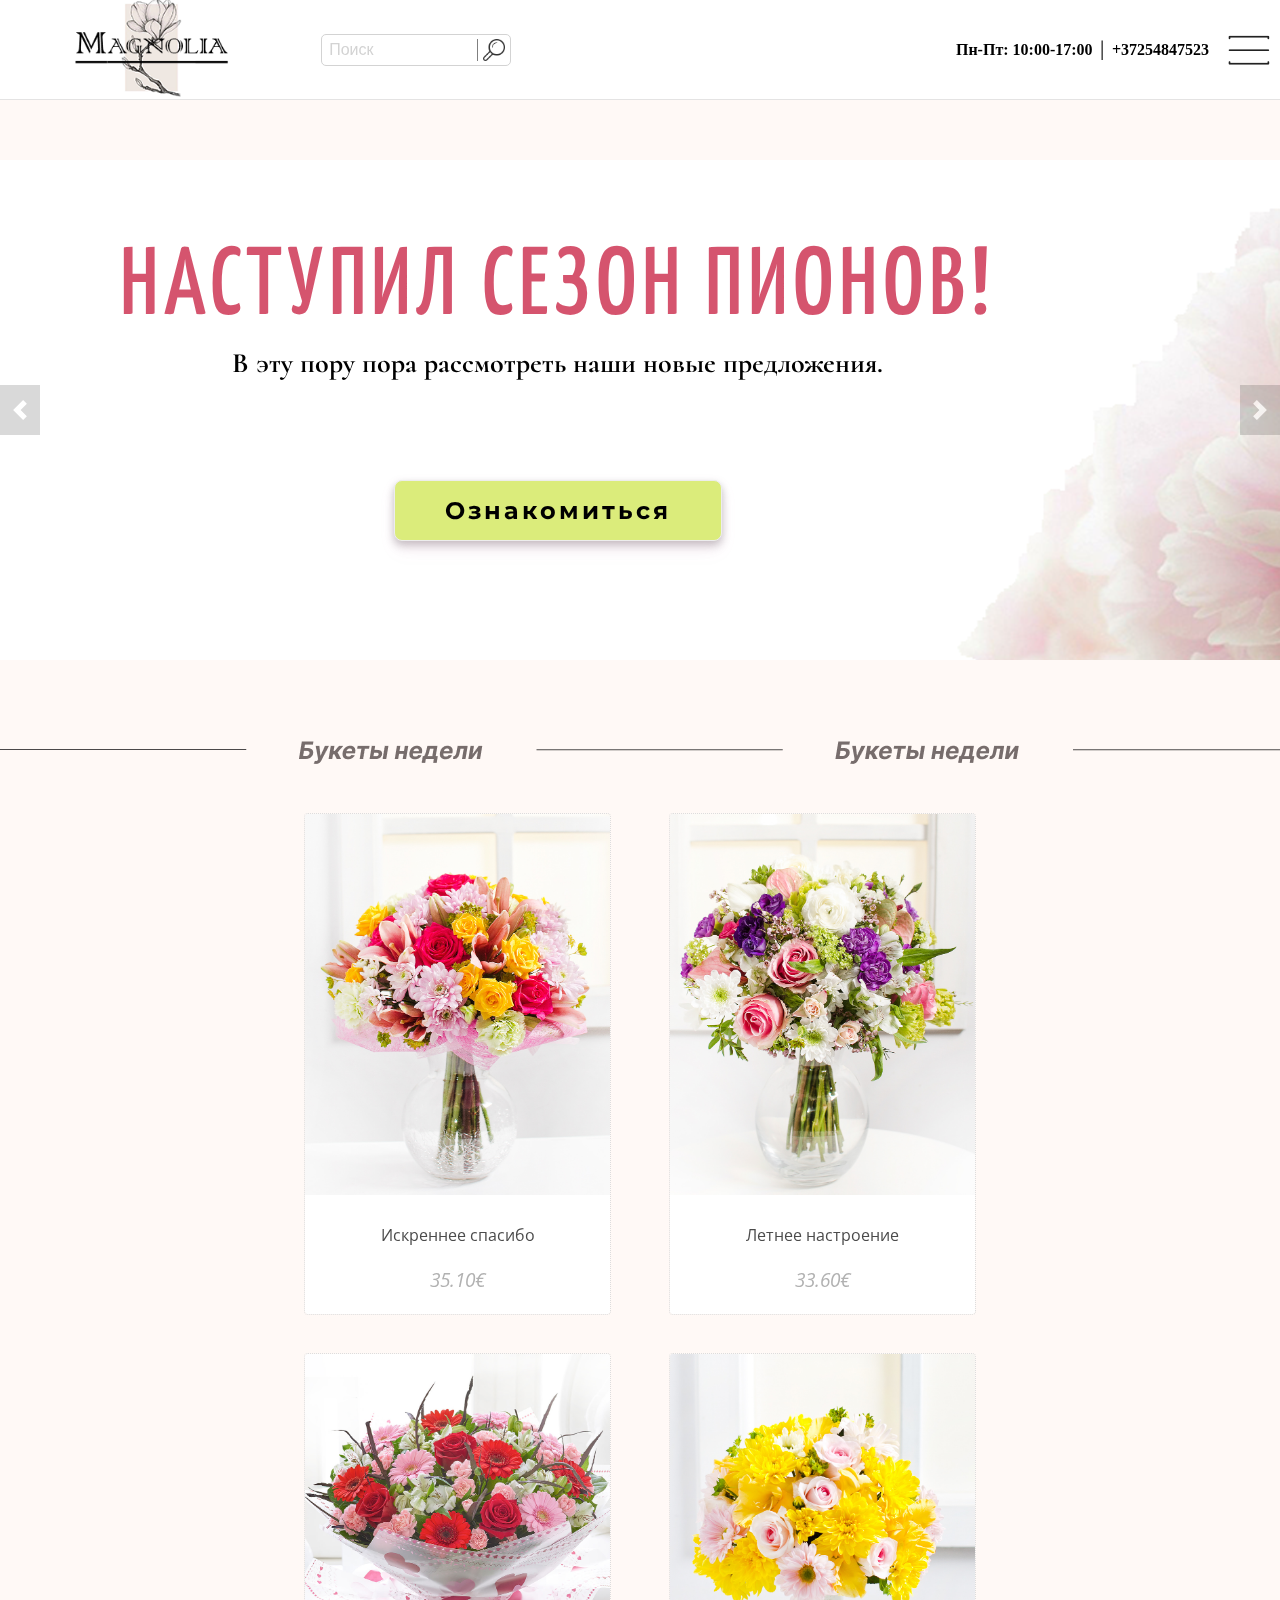
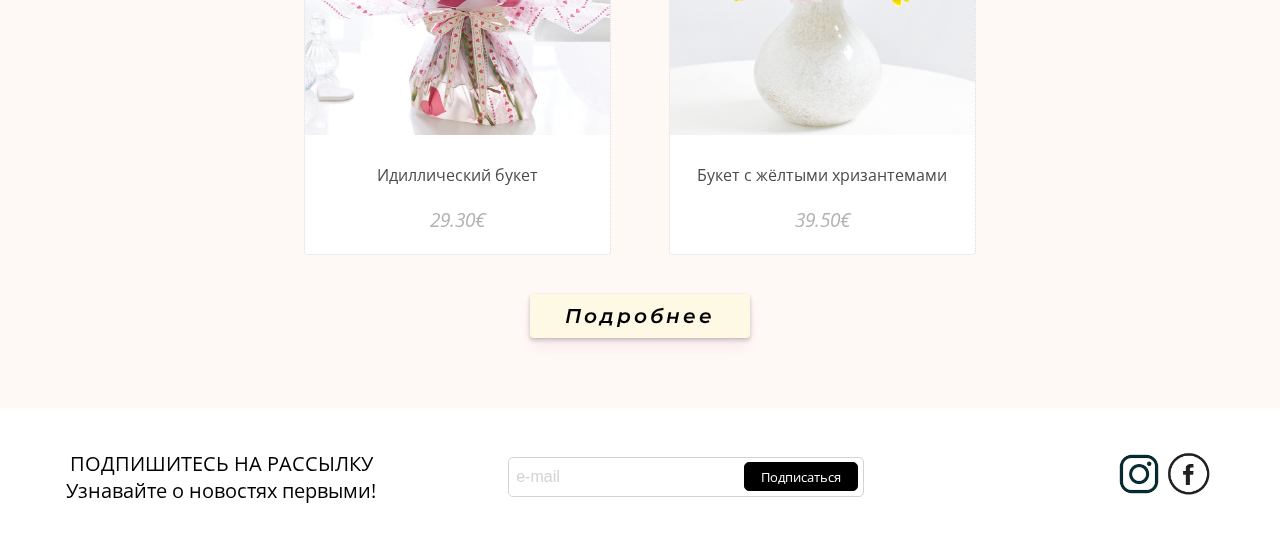
==== index.html @ 82fe7f8e "header_footer done" ====
<!DOCTYPE html>
<html>
<head>
    <meta charset="UTF-8">
    <meta http-equiv="X-UA-Compatible" content="IE=edge">
    <meta http-equiv="cleartype" content="on">
    <meta name="MobileOptimized" content="320">
    <meta name="HandheldFriendly" content="True">
    <meta name="apple-mobile-web-app-capable" content="yes">
    <meta name="viewport" content="width=device-width, initial-scale=1.0, user-scalable=no">
    <link rel="stylesheet" href="css/style.css">
    <link rel="preconnect" href="https://fonts.googleapis.com">
    <link rel="preconnect" href="https://fonts.gstatic.com" crossorigin>
    <link href="https://fonts.googleapis.com/css2?family=Cormorant+Infant:ital,wght@1,600&family=Cormorant:wght@700&family=Montserrat:ital,wght@0,600;1,400&family=Open+Sans:ital,wght@0,400;1,500&family=Yanone+Kaffeesatz:wght@500&display=swap" rel="stylesheet">
    <title>Magnolia</title>
</head>
<body>
    <header>
        <div class ="logo">
           <a href=""><img src="images/47a195bd2546d5ea3ede4f19cac60342.png"></a>
        </div>
        <div id="navigation_header_for_js">
            <div class="dropdown">
                <button class="underline-one nav-link dropbtn nav-link_add">ЦВЕТЫ</button>
                <div class="dropdown-content">
                  <a href="#">СРЕЗАННЫЕ ЦВЕТЫ</a>
                  <a href="#">БУКЕТЫ</a>
                  <a href="#">ВЕНКИ</a>
                  <a href="#">ЦВЕТЫ В ГОРШКАХ</a>
                </div>
            </div>
            <div class="dropdown">
                <button class="underline-one nav-link dropbtn nav-link_add">УХОД</button>
                <div class="dropdown-content">
                  <a href="#">ЗЕМЛЯ</a>
                  <a href="#">УДОБРЕНИЯ</a>
                  <a href="#">ЗДОРОВЬЕ РАСТЕНИЙ</a>
                  <a href="#">ГОРШКИ</a>
                  <a class="end_massive" href="#">КАК УХАЖИВАТЬ?</a>
                </div>
            </div>
            <a href="" class="underline-one nav-link">ЗАКАЗ И ДОСТАВКА</a>
            <div class="dropdown">
                <button class="underline-one nav-link dropbtn nav-link_add">О НАС</button>
                <div class="dropdown-content">
                  <a href="#">ПЕРСОНАЛ</a>
                  <a href="#">ПАРТНЕРЫ</a>
                  <a href="#">О НАС</a>
                </div>
            </div>
            <a href="" class="underline-one nav-link">КОНТАКТЫ</a>
            <form class="header_form"> 
                <input type="text" class="search" placeholder="Поиск">
                <input type="image" src="images/free-png.ru-44.png" value="Search">
            </form>
            <p class="info_header">Пн-Пт: 10:00-17:00<br>+37254847523</p>
        </div>
    </header>
    <div class="widget">
      <h3 class="widget-title">ЦВЕТЫ</h3>
      <ul class="widget-list">
        <li><a href="">СРЕЗАННЫЕ ЦВЕТЫ</a></li>
        <li><a href="">БУКЕТЫ</a></li>
        <li><a href="">ВЕНКИ</a></li>
        <li><a href="">ЦВЕТЫ В ГОРШКАХ</a></li>
      </ul>
      <h3 class="widget-title">УХОД</h3>
      <ul class="widget-list">
        <li><a href="">ЗЕМЛЯ</a></li>
        <li><a href="">УДОБРЕНИЯ</a></li>
        <li><a href="">ЗДОРОВЬЕ РАСТЕНИЙ</a></li>
        <li><a href="">ГОРШКИ</a></li>
        <li><a href="">КАК УХАЖИВАТЬ?</a></li>
      </ul>
      <h3 class="widget-title">О НАС</h3>
      <ul class="widget-list">
        <li><a href="">ПЕРСОНАЛ</a></li>
        <li><a href="">ПАРТНЕРЫ</a></li>
        <li><a href="">О НАС</a></li>
      </ul>
      <a href = "" class="widget-title_2">ЗАКАЗ И ДОСТАВКА</a>
      <a href = "" class="widget-title_2">КОНТАКТЫ</a>
      <p class="info_header info_header_2">Пн-Пт: 10:00-17:00<br>+37254847523</p>
    </div>
    <form class="header_form header_form_mobile_main"> 
      <input type="text" class="search" placeholder="Поиск">
      <input type="image" src="images/free-png.ru-44.png" value="Search">
   </form>
    <main>
        <div class="itcss">
            <div class="itcss__wrapper">
              <div class="itcss__items">
                <div class="itcss__item">
                  <div class="absolute_offer">
                      <h2> НАСТУПИЛ СЕЗОН ПИОНОВ! </h2>
                      <p>В эту пору пора рассмотреть наши новые предложения.</p>
                      <p><a class = "shine-button" href="">Ознакомиться</a></p>
                  </div>
                  <img src="images/d3a499e69639e8f9c63d6b44d3265b65.png" alt="...">
                </div>
                <div class="itcss__item">
                  <div class="itcss__item_2_img">
                    <div class="absolute_offer_2">
                      <h2>romantic♡season</h2>
                      <p>Подари своей половинке немного романтики!</p>
                      <p><a class="shine-button" href="">Подробнее</a></p>
                    </div>
                  </div>
                </div>
                <div class="itcss__item">
                  <div class="itcss__item_3_img">
                    <div class="absolute_offer_3">
                      <h2>Сделай каждый день особенным</h2>
                      <p>Удиви нашими цветами родных и близких!</p>
                      <p><a class="shine-button" href="">Перейти</a></p>
                    </div>
                  </div>
                </div>
              </div>
            </div>
            <!-- Стрелки для перехода к предыдущему и следующему слайду -->
            <a class="itcss__control itcss__control_prev" href="#" role="button" data-slide="prev"></a>
            <a class="itcss__control itcss__control_next" href="#" role="button" data-slide="next"></a>
          </div>
          <div class="infinite-line"></div>
        <div class="cards_flex">
            <div class="card">
              <div class="img_card_div"><img src="images/iskrennejespasibo.jpg" alt=""></div>
              <p class="flower_name">Искреннее спасибо</p>
              <p class="price">35.10€</p>
            </div>
            <div class="card">
              <div class="img_card_div"><img src="images/летнее настроение.jpg" alt=""></div>
              <p class="flower_name">Летнее настроение</p>
              <p class="price">33.60€</p>
            </div>
            <div class="card">
              <div class="img_card_div"><img src="images/идиллический букет.jpg" alt=""></div>
              <p class="flower_name">Идиллический букет</p>
              <p class="price">29.30€</p>
            </div>
            <div class="card">
              <div class="img_card_div"><img src="images/Букет с жёлтыми хризантемами.jpg" alt=""></div>
              <p class="flower_name">Букет с жёлтыми хризантемами</p>
              <p class="price">39.50€</p>
           </div>
           <p style="width:100%; text-align: center;" ><a class="button_more_flowers shine-button" href="">Подробнее</a></p>
        </div>
    </main>
    <footer>
      <p>ПОДПИШИТЕСЬ НА РАССЫЛКУ<br>Узнавайте о новостях первыми!</p>
      <form class="footer_form"> 
        <input type="text" class="search" placeholder="e-mail">
        <input type="button" value="Подписаться">
      </form>
      <div>
        <a href=""><img src="images/insta.png" alt="instagram"></a>
        <a href=""><img src="images/facebook.png" alt="facebook"></a>
      </div>
    </footer>
    <script src="js/js.js"></script>
</body>
</html>
---- css/style.css ----
html {
    font-family: "Tahoma";
}
body {
    margin: 0;
    background: #FFF9F6;
    width: 100%;
    height: 100%;
}
header {
    background-color: white;
    z-index:  20;
    position: sticky;
    top: 0px;
    margin-top: 0;
    display: flex;
    align-items: center;
    justify-content: space-around;
    height: 100px;
    border-bottom: 1px solid rgb(228, 227, 227);
}
header div {
    width: 100%;
    display: flex;
    align-items: center;
    justify-content: space-between;
    height: 100px;
}
.logo {
    width: 157px;
    margin-left: 73px;
    margin-right: 13%;
    justify-content: center;
}
.logo img {
    width: 157px;
}
.nav-link {
    font-family: "Verdana";
    font-size: 16px;
    font-weight: 700;
    text-decoration: none;
    color: black;
    text-decoration: none;
}
.underline-one {
    position: relative;
    cursor: pointer;
    text-decoration: none; /* Убираем подчеркивание */
}
.underline-one:after {
	content: "";
    display: block;
    position: absolute;
    right: 0;
    bottom: -3px;
    width: 0;
    height: 2px; /* Высота линии */
    background-color: #e1e7bc; /* Цвет подчеркивания при исчезании линии*/
    transition: width 0.4s; /* Время эффекта */
}

.underline-one:hover:after {
	content: "";
    width: 100%;
    display: block;
    position: absolute;
    left: 0;
    bottom: -3px;
    height: 2px; /* Высота линии */
    background-color: rgb(227, 247, 156); /* Цвет подчеркивания при появлении линии*/
    transition: width 0.3s;  /* Время эффекта */
}
.nav-link_add:after {
    top: 0px;
}
.dropbtn {
    font-family: "Verdana";
    font-size: 16px;
    font-weight: 700;
    border: none;
    background-color: white;
    margin-top: 39px;
}
.dropdown {
    position: relative;
    width: fit-content;
    display: flex;
    flex-direction: column;
}
.dropdown-content {
    transition-duration: 0.3s;
    margin-top: 70px;
    display: none;
    width: fit-content;
    height:fit-content;
    position: absolute;
    background-color: #f1f1f1;
    box-shadow: 0px 4px 8px 0px rgba(0,0,0,0.2);
}

.dropdown-content a {
    font-weight: 600;
    z-index: 1;
    color: black;
    font-size: 14px;
    padding: 12px 16px;
    text-decoration: none;
    display: block;
    border-bottom: 1px solid lightgrey;
}
.dropdown-content a:hover {
    background-color: #ddd;
    z-index: 1;
}

.dropdown:hover .dropdown-content {
    display: block;
    z-index: 1;
}

.info_header {
    font-family: "Verdana";
    font-weight: 700;
    text-align: right;
    margin-right: 15px;
}
form {
    margin-right: -3.143%;
    margin-left: 40px;
    display: flex;
    justify-content: center;
    align-items: center;
    border: 1px solid lightgrey;
    border-radius: 5px;
}
form input[type="text"] {
    height: 30px;
    width: 150px;
    border: none;
    margin-left: 5px;
    outline: none;
    font-size: 16px;
}
::-webkit-input-placeholder {
    color: lightgrey;
 }
form input[type="image"] {
    width: 28px;
    margin-right: 5px;
    border-left: 1px solid grey;
    padding-left: 5px;
}
* {box-sizing: border-box; margin: 0;}
.widget {
  padding: 20px 30px;
  background: white;
  font-family: 'Verdana', sans-serif;
  display: none;
  position: fixed;
  height: 100vh;
  right: 0;
  z-index: 9999;
  background-color: white;
  transition-duration: 0.4s;
}
.widget-parameter {
}
.widget-title {
  text-transform: uppercase;
  letter-spacing: 2px;
  color: #222;
  font-size: 16px;
  padding-left: 15px;
  margin-top: 10px;
  margin-bottom: 10px;
  border-left: 5px solid rgb(157, 157, 157);
}
.widget-title_2 {
    display: block;
    text-transform: uppercase;
    letter-spacing: 2px;
    color: #222;
    font-size: 15px;
    font-weight: 600;
    padding-left: 16px;
    text-decoration: unset;
    margin-top: 10px;
    margin-bottom: 10px;
    border-left: 5px solid rgb(157, 157, 157);
    transition-duration: 0.4s;
}
.widget-list {
  padding: 0;
  list-style: none;
}
.widget-list a:before {
  margin-right: 13px;
}
.widget-list a {
    font-weight: 500;
    text-decoration: none;
    outline: none;
    display: block;
    padding: 5px 0; 
    letter-spacing: 1px;
    color: #444;
    transition: .3s linear;
    font-size: 16px;
}
.link-widget {
    font-weight: 600;
    text-decoration: unset;
    transition: .3s linear;
    width: 100%;
}
.link-widget:hover {
    color: #ffa3f4;
}
.info_header_2 {
    margin-top: 15px;
    display: none;
}
.widget-list a:hover, .widget-title_2:hover {color: #ffa3f4;}
.header_form_mobile_main {
    background-color: white;
    width: fit-content;
    margin: auto;
    margin-top: 25px;
    display: none;
    height: fit-content;
}
main {
    z-index: 15;
}
/* код с интернета (проверки не требует)*/
.itcss {
    margin-top: 60px;
    position: relative;
    overflow: hidden;
    max-width: 100%;
    max-height: 500px;
    margin-left: auto;
    margin-right: auto;
}
  
  /* стили для wrapper */
.itcss__wrapper {
    position: relative;
    overflow: hidden;
    background-color: #eee;
}
  
  /* стили для элемента, в котором непосредственно расположены элементы (слайды) */
.itcss__items {
    display: flex;
    transition: transform 0.5s ease;
}
  
  /* класс для отключения transition */
.transition-none {
    transition: none;
}
  
  /* стили для элементов */
.itcss__item {
    background-color: white;
    flex: 0 0 100%;
    max-width: 100%;
}
  
  /* кнопки Prev и Next */
.itcss__control {
    z-index: 10;
    position: absolute;
    top: 50%;
    width: 40px;
    height: 50px;
    transform: translateY(-50%);
    display: none;
    align-items: center;
    justify-content: center;
    color: #fff;
    background: rgba(0, 0, 0, 0.3);
    opacity: 0.5;
    user-select: none;
}
  
.itcss__control_show {
    display: flex;
}
  
.itcss__control:hover,
.itcss__control:focus {
    color: #fff;
    text-decoration: none;
    opacity: 0.7;
}
  
.itcss__control_prev {
    left: 0;
}
  
.itcss__control_next {
    right: 0;
}
  
.itcss__control::before {
    content: '';
    display: inline-block;
    width: 20px;
    height: 20px;
    background: transparent no-repeat center center;
    background-size: 100% 100%;
}
  
.itcss__control_prev::before {
    background-image: url("data:image/svg+xml;charset=utf8,%3Csvg xmlns='http://www.w3.org/2000/svg' fill='%23fff' viewBox='0 0 8 8'%3E%3Cpath d='M5.25 0l-4 4 4 4 1.5-1.5-2.5-2.5 2.5-2.5-1.5-1.5z'/%3E%3C/svg%3E");
}
  
.itcss__control_next::before {
    background-image: url("data:image/svg+xml;charset=utf8,%3Csvg xmlns='http://www.w3.org/2000/svg' fill='%23fff' viewBox='0 0 8 8'%3E%3Cpath d='M2.75 0l-1.5 1.5 2.5 2.5-2.5 2.5 1.5 1.5 4-4-4-4z'/%3E%3C/svg%3E");
}
  
  /* Индикаторы */
.itcss__indicators {
    position: absolute;
    left: 0;
    right: 0;
    bottom: 10px;
    display: flex;
    justify-content: center;
    padding-left: 0;
    margin: 0 15%;
    list-style: none;
    user-select: none;
}
  
.itcss__indicator {
    flex: 0 1 auto;
    width: 30px;
    height: 4px;
    margin-right: 3px;
    margin-left: 3px;
    background-color: rgba(150, 150, 150, 0.5);
    background-clip: padding-box;
    border-top: 10px solid transparent;
    border-bottom: 10px solid transparent;
    cursor: pointer;
}
  
.itcss__indicator_active {
    background-color: rgb(218, 218, 218);
}
  .absolute_offer {
    position: absolute;
    left: 100px;

}
  .absolute_offer h2{
    font-family: 'Yanone Kaffeesatz', sans-serif;
    font-weight: 500;
    font-size: 96px;
    line-height: 96px;
    text-align: center;
    letter-spacing: 0.055em;
    text-transform: uppercase;
    background: linear-gradient(0deg, #D5546E, #D5546E);
    -webkit-background-clip: text;
    -webkit-text-fill-color: transparent;
    background-clip: text;
    margin-bottom: 0;
    margin-top: 80px;
}
.absolute_offer p{
    font-family: 'Cormorant', serif;
    font-style: normal;
    font-weight: 700;
    font-size: 28px;
    text-align: center;
    color: #000000;
    margin-bottom: 100px;
    margin-top: 10px;
}
.absolute_offer a {
    font-family: "Montserrat";
    color: black;
    padding: 15px 50px;
    font-size: 24px;
    text-decoration: none;
    text-align: center;
    background-color: #DBEC7B;
    border: 1px solid #EDEDED;
    border-radius: 8px;
    transition-duration: .4s;
    filter: drop-shadow(0px 4px 4px rgba(0, 0, 0, 0.25));
}
.absolute_offer a:hover {
    outline: 1px solid grey;
    background-color: white;
    color:black;
}
.itcss__item_2_img {
    position: absolute;
    width: 100%;
    height: 100%;
    background: url(../images/5c96b6bf36b31101332e4596c565174a.jpg);
    background-size: 100% 200%;
    background-repeat: no-repeat;
    background-color: #FFDFEC;
}
.absolute_offer_2 {
    position: absolute;
    background-color: rgba(255, 223, 236, 0.95);
    width: 906px;
    height: 500px;
    left: 50%;        
    transform: translate(-50%, 0);
}
.absolute_offer_2 h2{
    margin-top: 70px;
    font-family: 'Yanone Kaffeesatz';
    font-style: normal;
    font-weight: 400;
    font-size: 100px;
    line-height: 100px;
    margin-bottom: 20px;
    text-align: center;
    text-transform: uppercase;

    background: linear-gradient(0deg, #490362, #490362);
    -webkit-background-clip: text;
    -webkit-text-fill-color: transparent;
    background-clip: text;
}
.absolute_offer_2 p {
    font-family: 'Cormorant', serif;
    font-weight: 400;
    font-size: 28px;
    text-align: center;
    margin-top: 0px;
    color: #000000;
    margin-bottom: 110px;
}
.absolute_offer_2 a {
    font-family: 'Montserrat', sans-serif;
    font-style: italic;
    font-weight: 600;
    color: black;
    padding: 15px 70px;
    text-decoration: none;
    text-align: center;
    font-size: 24px;
    background-color:#F49797;
    background-size: 70%;
    border: 0px solid #EDEDED;
    border-radius: 8px;
    transition-duration: .5s;
    filter: drop-shadow(0px 4px 4px rgba(0, 0, 0, 0.25));
    backdrop-filter: blur(4px);
}
.absolute_offer_2 a:hover {
    outline: 1px solid grey;
    background-color: white;
    color:black;
}
.itcss__item_3_img {
    position: absolute;
    left: 0;
    top: 0;
    width: 100%;
    height: 100%;
    background: url(../images/Capture.PNG);
    background-repeat: no-repeat;
    background-size: 69% 69%;
}
.absolute_offer_3 {
    right: 100px;
    position: absolute;
    width: fit-content;
    max-height: 100%;
}
.absolute_offer_3 h2{
    margin-top: 90px;
    font-family: 'Yanone Kaffeesatz';
    font-style: normal;
    font-weight: 600;
    font-size: 90px;
    line-height: 79px;
    text-align: center;
    text-transform: uppercase;
    margin-bottom: 0;
    color: #B425A5;
}
.absolute_offer_3 p {
    margin-top: 20px;
    margin-bottom: 100px;
    font-family: 'Cormorant';
    font-style: normal;
    font-weight: 700;
    font-size: 28px;
    line-height: 39px;
    /* identical to box height */

    text-align: center;

    color: #000000;
}
.absolute_offer_3 a {
    font-family: 'Montserrat', sans-serif;
    font-style: italic;
    font-size: 28px;
    line-height: 34px;
    font-weight: 600;
    text-align: center;
    color: #000000;
    padding: 15px 70px;
    font-size: 24px;
    text-decoration: none;
    text-align: center;
    background-color: #DBEC7B;
    border: 1px solid #EDEDED;
    border-radius: 8px;
    transition-duration: .4s;
}
.absolute_offer_3 a:hover {
    outline: 1px solid grey;
    background-color: white;
    color:black;
}
.infinite-line {
    background: url(../images/Group\ 8\ \(3\).png) repeat-x;
    width: 100%;
    height: 23px;
    margin-top: 81px;
    animation: animate 8s linear infinite;
    margin-bottom: 50px;
    opacity: 0.7;
}
@keyframes animate {
    from {
        background-position: 0px 0px;
    }

    to {
        background-position: -1073px 0px;
    }
}
.infinite-line:hover {
animation-play-state: paused
}
.cards_flex {
    flex-wrap: wrap;
    width: 1330px;
    margin: auto;
    display: flex;
    justify-content: space-evenly;
    margin-bottom: 70px;
}
.card {
    width: 305px;
    height: 500px;
    background-color: white;
    text-align: center;
    background: #FFFFFF;
    border-radius: 3px;
    margin-left: 10px;
    margin-right: 10px;
    outline: 1px solid rgb(221, 221, 221);
    transition-duration: 0.2s;
    overflow: hidden;
    outline-style: dotted;
    margin-bottom: 40px;
}
.card:hover {
    transition-duration: 0.3s;
    cursor: pointer;
    transform: scale(1.05);
    outline-offset: 2px;
    outline-style: solid;
    outline-color: rgb(252, 215, 241);
}
.img_card_div {
    height: max-content;
    margin-bottom: 25px;
    overflow: hidden;
}
.card img {
    transition-duration: 0.4s;
    overflow: visible;
    width: 305px;
    height: auto;
}
.card:hover img {
    transform: scale(1.05);
}
.price {
    color: rgb(177, 177, 177);
    font-size: larger;
    font-family: 'Open Sans', sans-serif;
    font-style: italic;
}
.flower_name {
    font-family: 'Open Sans', sans-serif;
    font-size: 16px;
    font-weight: 400;
    text-decoration: none;
    color: rgb(75, 75, 75);
    text-decoration: none;
    text-align: center;
    margin: 10px;
    margin-bottom: 20px;
}
.button_more_flowers {
    font-family: 'Montserrat', sans-serif;
    font-style: italic;
    padding: 10px 35px;
    color: black;
    font-weight: 600;
    text-decoration: none;
    background-color: rgb(253, 249, 228);
    border-radius: 4px;
    font-size: 20px;
    filter: drop-shadow(0px 2px 2px rgba(0, 0, 0, 0.25));
} 
.button_more_flowers:hover {
    outline: 1px solid grey;
    background-color: white;
    color:black;
}
.shine-button {
    text-decoration: none;
    display: inline-block;
    font-family: 'Montserrat', sans-serif;
    letter-spacing: 3px;
    box-shadow: 0 8px 15px rgba(250, 135, 202, 0.1);
    transition: .3s;
}
.shine-button:hover {
box-shadow: 0 15px 20px rgba(255, 223, 247, 0.4);
transform: translateY(-3px);
}
footer{
    font-family: 'Open Sans', sans-serif;
    font-size: 20px;
    display: flex;
    position: relative;
    bottom: 0;
    width: 100%;
    height: 137px;
    background-color: white;
    justify-content: space-around;
    align-items: center;
    text-align: center;
    flex-wrap: wrap;
}
footer form {
    height: 40px;
    margin: 0;
    padding: 0;
    text-align: center;
    display: flex;
}
footer form input[type="text"] {
    width: 250px;
}
footer form input[type="button"] {
    font-family:  "Open Sans";
    height: 75%;
    width: 35%;
    margin-right: 5px;
    background-color: black;
    color: white;
    border-radius: 5px;
    transition-duration: 0.3s;
    cursor: pointer;
    border: 1px solid black;
}
footer form input[type="button"]:hover {
    background-color: white;
    color: black;
}
footer div {
    display: flex;
    align-items: center;
    width: 17%;
    justify-content: end;
}
footer img {
    width: 50px;
    height: auto;
}
@media (max-width:1800px) and (max-width:1701px) {
    .logo {
        margin-right: 9%;
    }
    form {
        margin-right: -1%;
    }
}
@media (max-width:1700px) and (max-width:1601px) {
    .logo {
        margin-right: 6%;
    }
    form {
        margin-right: 0%;
    }
}
@media (max-width:1550px) and (max-width:1450px) {
    .logo {
        margin-right: 4%;
    }
}
@media (max-width:1550px) and (max-width:1450px) {
    .logo {
        margin-right: 4%;
    }
}
@media (max-width:1449px) {
    .cards_flex {
        width: 60%;
    }
}
@media (max-width:1149px) {
    .cards_flex {
        width: 80%;
    }
}
@media (max-width:950px){
    .info_header_2 {
        display: block; /*asd*/
        font-size: 14px;
    }
    .widget-title, .widget-title_2, .widget-list a {
        font-size: 12px;
        margin-top: 6px;
        margin-bottom: 6px;
    }
    #info_header_2 {
        display: none;
    }
    .cards_flex {
        width: 100%;
    }
}
@media (max-width:650px){
    .card {
        width: 190px;
        height: 385px;
    }
    .card img {
        width: 200px;
        height: 200px;
    }
    footer div {
        width: fit-content;
    }
}
@media (max-width:550px){
    .logo {
        margin-left: 30%;
    }
    .header_form_mobile{
        display: none;
    }
    footer form input[type="text"] {
        width: 80%;
    }
    footer{
        height: fit-content;
    }
    .header_form_mobile_main{
        display: flex;
    }
    .header_form_mobile_main input[type="text"] {
        width: 65vw;
    }
    .itcss {
        margin-top: 25px;
    }
}
@media (max-width:350px){
    .logo {
        margin-left: 20%;
    }
    .info_header_2, .widget-title, .widget-title_2, .widget-list a {
        font-size: 12px;
        margin-top: 5px;
    }
    .widget-list a {
        margin-top: 0px;
        margin-bottom: 0px;
    }
}
@media (max-width:250px){
    .logo {
        margin-left: 5%;
    }
}
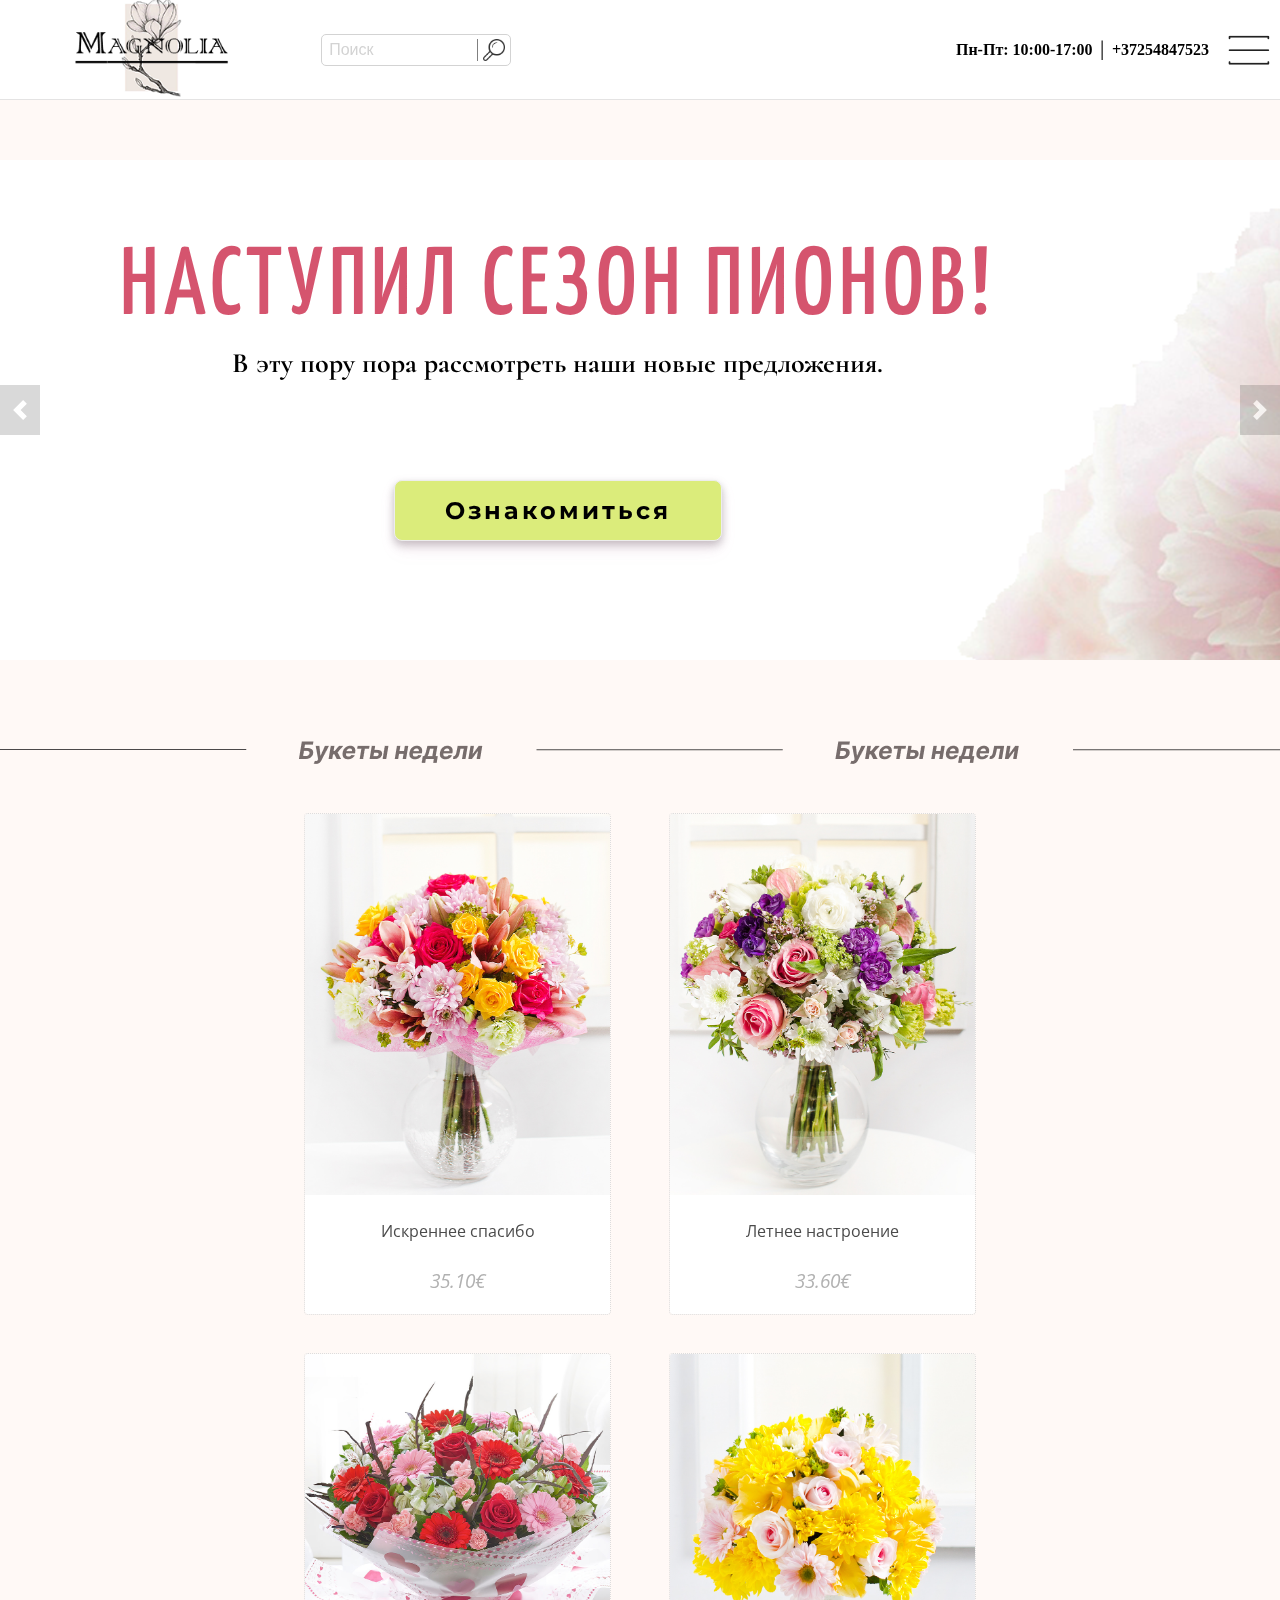
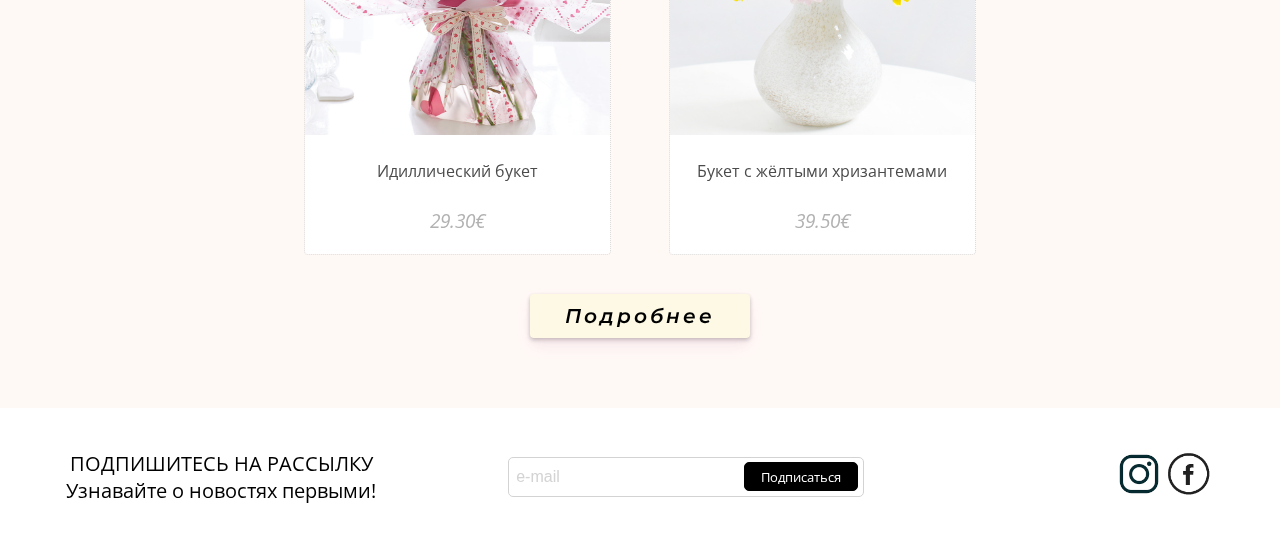
==== commit 24ef4c7e: "done main" ====
--- a/index.html
+++ b/index.html
@@ -40,14 +40,7 @@
                 </div>
             </div>
             <a href="" class="underline-one nav-link">ЗАКАЗ И ДОСТАВКА</a>
-            <div class="dropdown">
-                <button class="underline-one nav-link dropbtn nav-link_add">О НАС</button>
-                <div class="dropdown-content">
-                  <a href="#">ПЕРСОНАЛ</a>
-                  <a href="#">ПАРТНЕРЫ</a>
-                  <a href="#">О НАС</a>
-                </div>
-            </div>
+            <a href="" class="underline-one nav-link">О НАС</a>
             <a href="" class="underline-one nav-link">КОНТАКТЫ</a>
             <form class="header_form"> 
                 <input type="text" class="search" placeholder="Поиск">
@@ -72,12 +65,13 @@
         <li><a href="">ГОРШКИ</a></li>
         <li><a href="">КАК УХАЖИВАТЬ?</a></li>
       </ul>
-      <h3 class="widget-title">О НАС</h3>
+      <a href = "" class="widget-title_2">О НАС</a>
+      <!-- <h3 class="widget-title">О НАС</h3>
       <ul class="widget-list">
         <li><a href="">ПЕРСОНАЛ</a></li>
         <li><a href="">ПАРТНЕРЫ</a></li>
         <li><a href="">О НАС</a></li>
-      </ul>
+      </ul> -->
       <a href = "" class="widget-title_2">ЗАКАЗ И ДОСТАВКА</a>
       <a href = "" class="widget-title_2">КОНТАКТЫ</a>
       <p class="info_header info_header_2">Пн-Пт: 10:00-17:00<br>+37254847523</p>
@@ -96,7 +90,7 @@
                       <p>В эту пору пора рассмотреть наши новые предложения.</p>
                       <p><a class = "shine-button" href="">Ознакомиться</a></p>
                   </div>
-                  <img src="images/d3a499e69639e8f9c63d6b44d3265b65.png" alt="...">
+                  <img id = "bad_picture" src="images/d3a499e69639e8f9c63d6b44d3265b65.png" alt="...">
                 </div>
                 <div class="itcss__item">
                   <div class="itcss__item_2_img">
--- a/css/style.css
+++ b/css/style.css
@@ -405,7 +405,7 @@
     width: 100%;
     height: 100%;
     background: url(../images/5c96b6bf36b31101332e4596c565174a.jpg);
-    background-size: 100% 200%;
+    background-size: 2000px 200%;
     background-repeat: no-repeat;
     background-color: #FFDFEC;
 }
@@ -472,7 +472,7 @@
     height: 100%;
     background: url(../images/Capture.PNG);
     background-repeat: no-repeat;
-    background-size: 69% 69%;
+    background-size: 1300px 69%;
 }
 .absolute_offer_3 {
     right: 100px;
@@ -571,10 +571,12 @@
     overflow: hidden;
     outline-style: dotted;
     margin-bottom: 40px;
+    display: flex;
+    flex-direction: column;
+    justify-content: space-between;
 }
 .card:hover {
     transition-duration: 0.3s;
-    cursor: pointer;
     transform: scale(1.05);
     outline-offset: 2px;
     outline-style: solid;
@@ -582,33 +584,37 @@
 }
 .img_card_div {
     height: max-content;
-    margin-bottom: 25px;
+    margin-bottom: 5px;
     overflow: hidden;
 }
 .card img {
     transition-duration: 0.4s;
     overflow: visible;
-    width: 305px;
-    height: auto;
+    width: 100%;
+    height: max-content;
 }
 .card:hover img {
     transform: scale(1.05);
+}
+
+.flower_name {
+    font-family: 'Open Sans', sans-serif;
+    font-size: 16px;
+    font-weight: 400;
+    text-decoration: none;
+    color: rgb(75, 75, 75);
+    text-decoration: none;
+    text-align: center;
+    margin: 10px;
+    margin-top: 0;
+    margin-bottom: 10px;
 }
 .price {
     color: rgb(177, 177, 177);
     font-size: larger;
     font-family: 'Open Sans', sans-serif;
     font-style: italic;
-}
-.flower_name {
-    font-family: 'Open Sans', sans-serif;
-    font-size: 16px;
-    font-weight: 400;
-    text-decoration: none;
-    color: rgb(75, 75, 75);
-    text-decoration: none;
-    text-align: center;
-    margin: 10px;
+    margin-top: 0px;
     margin-bottom: 20px;
 }
 .button_more_flowers {
@@ -725,32 +731,126 @@
     .cards_flex {
         width: 80%;
     }
+    .absolute_offer {
+        width: 90%;
+       left:50%;
+       top: 35%;
+       transform: translateY(-50%) translateX(-50%);
+    }
+    .absolute_offer h2{
+    font-size: 70px;
+    line-height: 70px;
+    text-align: center;
+    margin-top: 50px;
+    }
+    .absolute_offer p{
+    font-size: 25px;
+    margin-bottom: 70px;
+    margin-top: 10px;
+    }
+    .absolute_offer a {
+    padding: 10px 35px;
+    font-size: 20px;
+    }
+    .absolute_offer_2 {
+    width: 85%;
+    height: 500px;     
+    }
+    .absolute_offer_2 h2{
+    margin-top: 130px;
+    font-size: 70px;
+    line-height: 70px;
+    margin-bottom: 20px;
+    }
+    .absolute_offer_2 p {
+    font-size: 25px;
+    margin-top: 0px;
+    margin-bottom: 70px;
+    }
+    .absolute_offer_2 a {
+    padding: 10px 50px;
+    font-size: 20px;
+    }
+    .itcss__item_3_img {
+    background-size: 1300px 69%;
+    background-position: -100px 0px;
+    }
+    .absolute_offer_3 {
+    right: 0px;
+    position: absolute;
+    width: fit-content;
+    height: 500px;
+    max-height: none;
+    width: 100%;
+    }
+    .absolute_offer_3 h2{
+    margin-top: 120px;
+    font-size: 70px;
+    line-height: 79px;
+    margin-bottom: 0;
+    margin-right: 0;
+    text-shadow: 0 0 5px wheat;
+    }
+    .absolute_offer_3 p {
+    margin-top: 0px;
+    margin-bottom: 60px;
+    font-size: 25px;
+    color: white;
+    text-shadow: 0 0 5px black;
+    }
+    .absolute_offer_3 a {
+    text-align: center;
+    color: #000000;
+    padding: 10px 40px;
+    font-size: 20px;
+    text-shadow: none;
+    line-height: normal;
+    }
 }
 @media (max-width:950px){
     .info_header_2 {
         display: block; /*asd*/
         font-size: 14px;
     }
+    #info_header_2 {
+        display: none;
+    }
+    .cards_flex {
+        width: 100%;
+    }
+}
+@media (max-width:770px){
+    .absolute_offer h2 {
+        font-size: 50px;
+        line-height: 60px;
+    }
+    .absolute_offer_2 h2 {
+        font-size: 50px;
+    }
+    .absolute_offer_3 h2 {
+        font-size: 50px;
+        line-height: 60px;
+    }
+    .absolute_offer_3 {
+        top: 35%;
+        transform: translateY(-60%);
+        height: auto;
+    }
+}
+@media (max-width:650px){
     .widget-title, .widget-title_2, .widget-list a {
         font-size: 12px;
         margin-top: 6px;
         margin-bottom: 6px;
     }
-    #info_header_2 {
-        display: none;
-    }
-    .cards_flex {
+    .card {
+        width: 235px;
+        height: 400px;
+        margin-left: 10px;
+        margin-right: 10px;
+    }
+    .card img {
         width: 100%;
-    }
-}
-@media (max-width:650px){
-    .card {
-        width: 190px;
-        height: 385px;
-    }
-    .card img {
-        width: 200px;
-        height: 200px;
     }
     footer div {
         width: fit-content;
@@ -778,6 +878,51 @@
     .itcss {
         margin-top: 25px;
     }
+    .card {
+        width: 185px;
+        height: 320px;
+        margin-left: 10px;
+        margin-right: 10px;
+    }
+    .card img {
+        width: 100%;
+    }
+}
+@media (max-width:450px){
+    .absolute_offer p {
+        font-size: 22px;
+    }
+    .absolute_offer a {
+        font-size: 17px;
+    }
+    .absolute_offer_2 h2 {
+        font-size: 45px;
+        }
+    .absolute_offer_2 p {
+        font-size: 22px;
+    }
+    .absolute_offer_3 p {
+        font-size: 22px;
+    }
+    .absolute_offer_2 a {
+        font-size: 17px;
+    }
+    .absolute_offer_3 a {
+        font-size: 17px;
+    }
+    .itcss__item a {
+        padding: 10px 15px;
+    }
+}
+@media (max-width:417px){
+    .card {
+        width: 70%;
+        height: fit-content;
+    }
+    .card img {
+        width: 100%;
+        margin-bottom: 10px;
+    }
 }
 @media (max-width:350px){
     .logo {
@@ -791,6 +936,12 @@
         margin-top: 0px;
         margin-bottom: 0px;
     }
+    .absolute_offer_2 {
+        background-color: rgba(255, 223, 236, 0.85);
+        width: 100%;
+    }
+}
+@media (max-width:300px){
 }
 @media (max-width:250px){
     .logo {
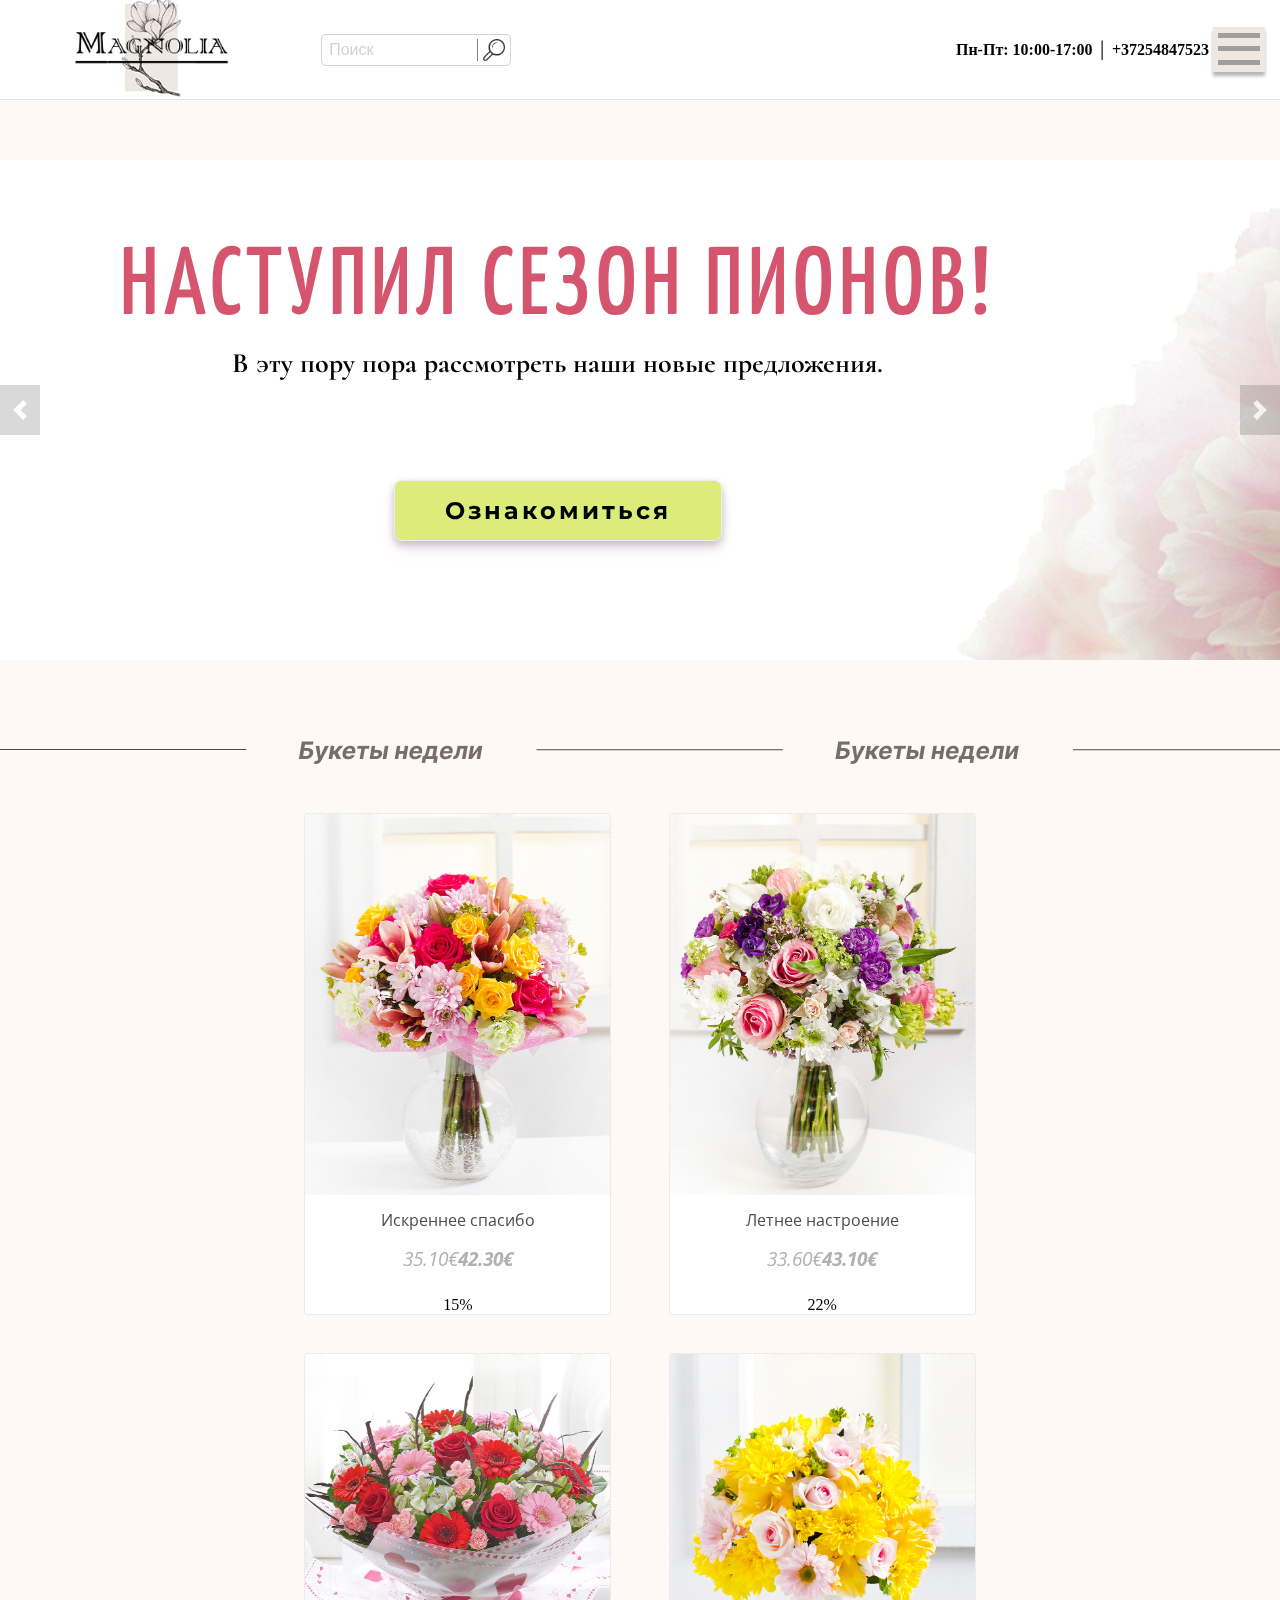
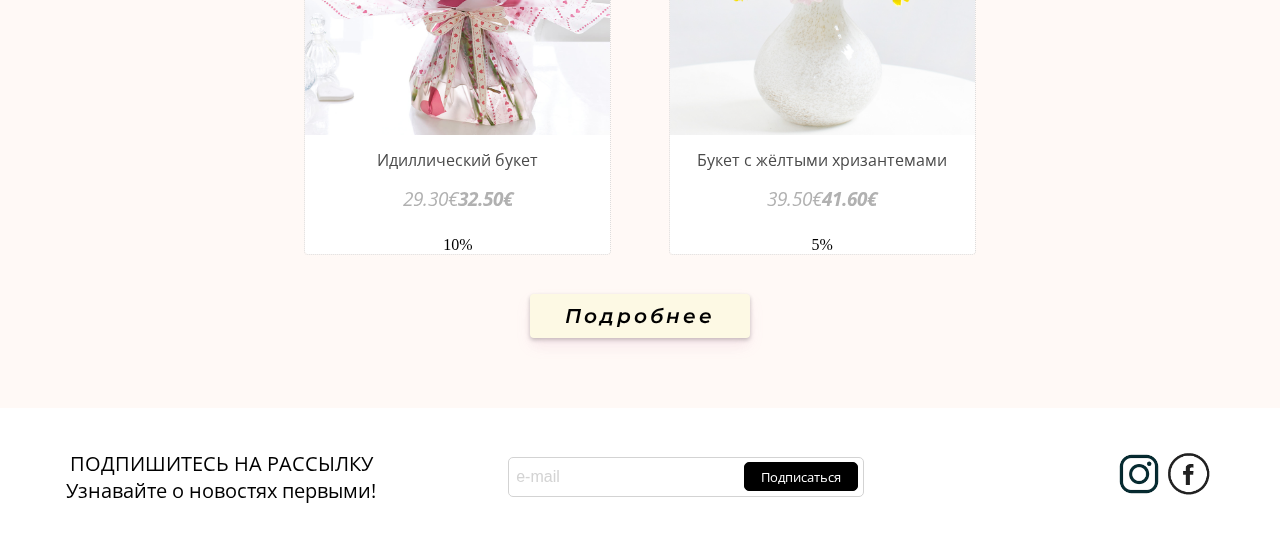
==== commit 109b4672: "asdasd" ====
--- a/index.html
+++ b/index.html
@@ -9,6 +9,8 @@
     <meta name="apple-mobile-web-app-capable" content="yes">
     <meta name="viewport" content="width=device-width, initial-scale=1.0, user-scalable=no">
     <link rel="stylesheet" href="css/style.css">
+    <link rel="icon" type="image/x-icon" href="images/magnoliaIco.ico">
+      <!-- fonts -->
     <link rel="preconnect" href="https://fonts.googleapis.com">
     <link rel="preconnect" href="https://fonts.gstatic.com" crossorigin>
     <link href="https://fonts.googleapis.com/css2?family=Cormorant+Infant:ital,wght@1,600&family=Cormorant:wght@700&family=Montserrat:ital,wght@0,600;1,400&family=Open+Sans:ital,wght@0,400;1,500&family=Yanone+Kaffeesatz:wght@500&display=swap" rel="stylesheet">
@@ -17,31 +19,31 @@
 <body>
     <header>
         <div class ="logo">
-           <a href=""><img src="images/47a195bd2546d5ea3ede4f19cac60342.png"></a>
+           <a href="index.html"><img src="images/47a195bd2546d5ea3ede4f19cac60342.png"></a>
         </div>
         <div id="navigation_header_for_js">
             <div class="dropdown">
                 <button class="underline-one nav-link dropbtn nav-link_add">ЦВЕТЫ</button>
                 <div class="dropdown-content">
-                  <a href="#">СРЕЗАННЫЕ ЦВЕТЫ</a>
-                  <a href="#">БУКЕТЫ</a>
-                  <a href="#">ВЕНКИ</a>
-                  <a href="#">ЦВЕТЫ В ГОРШКАХ</a>
+                  <a href="cutedFlowers.html">СРЕЗАННЫЕ ЦВЕТЫ</a>
+                  <a href="boukets.html">БУКЕТЫ</a>
+                  <a href="venki.html">ВЕНКИ</a>
+                  <a href="flowersGround.html">ЦВЕТЫ В ГОРШКАХ</a>
                 </div>
             </div>
             <div class="dropdown">
                 <button class="underline-one nav-link dropbtn nav-link_add">УХОД</button>
                 <div class="dropdown-content">
-                  <a href="#">ЗЕМЛЯ</a>
-                  <a href="#">УДОБРЕНИЯ</a>
-                  <a href="#">ЗДОРОВЬЕ РАСТЕНИЙ</a>
-                  <a href="#">ГОРШКИ</a>
-                  <a class="end_massive" href="#">КАК УХАЖИВАТЬ?</a>
+                  <a href="ground.html">ЗЕМЛЯ</a>
+                  <a href="goods.html">УДОБРЕНИЯ</a>
+                  <a href="flowersHealth.html">ЗДОРОВЬЕ РАСТЕНИЙ</a>
+                  <a href="grounds.html">ГОРШКИ</a>
+                  <a class="end_massive" href="howToGrow.html">КАК УХАЖИВАТЬ?</a>
                 </div>
             </div>
-            <a href="" class="underline-one nav-link">ЗАКАЗ И ДОСТАВКА</a>
-            <a href="" class="underline-one nav-link">О НАС</a>
-            <a href="" class="underline-one nav-link">КОНТАКТЫ</a>
+            <a href="delivering.html" class="underline-one nav-link">ЗАКАЗ И ДОСТАВКА</a>
+            <a href="aboutUs.html" class="underline-one nav-link">О НАС</a>
+            <a href="contacts.html" class="underline-one nav-link">КОНТАКТЫ</a>
             <form class="header_form"> 
                 <input type="text" class="search" placeholder="Поиск">
                 <input type="image" src="images/free-png.ru-44.png" value="Search">
@@ -52,28 +54,22 @@
     <div class="widget">
       <h3 class="widget-title">ЦВЕТЫ</h3>
       <ul class="widget-list">
-        <li><a href="">СРЕЗАННЫЕ ЦВЕТЫ</a></li>
-        <li><a href="">БУКЕТЫ</a></li>
-        <li><a href="">ВЕНКИ</a></li>
-        <li><a href="">ЦВЕТЫ В ГОРШКАХ</a></li>
+        <li><a href="cutedFlowers.html">СРЕЗАННЫЕ ЦВЕТЫ</a></li>
+        <li><a href="boukets.html">БУКЕТЫ</a></li>
+        <li><a href="venki.html">ВЕНКИ</a></li>
+        <li><a href="flowersGround.html">ЦВЕТЫ В ГОРШКАХ</a></li>
       </ul>
       <h3 class="widget-title">УХОД</h3>
       <ul class="widget-list">
-        <li><a href="">ЗЕМЛЯ</a></li>
-        <li><a href="">УДОБРЕНИЯ</a></li>
-        <li><a href="">ЗДОРОВЬЕ РАСТЕНИЙ</a></li>
-        <li><a href="">ГОРШКИ</a></li>
-        <li><a href="">КАК УХАЖИВАТЬ?</a></li>
+        <li><a href="ground.html">ЗЕМЛЯ</a></li>
+        <li><a href="goods.html">УДОБРЕНИЯ</a></li>
+        <li><a href="flowersHealth.html">ЗДОРОВЬЕ РАСТЕНИЙ</a></li>
+        <li><a href="grounds.html">ГОРШКИ</a></li>
+        <li><a href="howToGrow.html">КАК УХАЖИВАТЬ?</a></li>
       </ul>
-      <a href = "" class="widget-title_2">О НАС</a>
-      <!-- <h3 class="widget-title">О НАС</h3>
-      <ul class="widget-list">
-        <li><a href="">ПЕРСОНАЛ</a></li>
-        <li><a href="">ПАРТНЕРЫ</a></li>
-        <li><a href="">О НАС</a></li>
-      </ul> -->
-      <a href = "" class="widget-title_2">ЗАКАЗ И ДОСТАВКА</a>
-      <a href = "" class="widget-title_2">КОНТАКТЫ</a>
+      <a href = "delivering.html" class="widget-title_2">ЗАКАЗ И ДОСТАВКА</a>
+      <a href = "aboutUs.html" class="widget-title_2">О НАС</a>
+      <a href = "contacts.html" class="widget-title_2">КОНТАКТЫ</a>
       <p class="info_header info_header_2">Пн-Пт: 10:00-17:00<br>+37254847523</p>
     </div>
     <form class="header_form header_form_mobile_main"> 
@@ -88,16 +84,16 @@
                   <div class="absolute_offer">
                       <h2> НАСТУПИЛ СЕЗОН ПИОНОВ! </h2>
                       <p>В эту пору пора рассмотреть наши новые предложения.</p>
-                      <p><a class = "shine-button" href="">Ознакомиться</a></p>
+                      <p><a class = "shine-button" href="cutedFlowers.html">Ознакомиться</a></p>
                   </div>
-                  <img id = "bad_picture" src="images/d3a499e69639e8f9c63d6b44d3265b65.png" alt="...">
+                  <img id = "bad_picture" src="images/flower_1.png" alt="...">
                 </div>
                 <div class="itcss__item">
                   <div class="itcss__item_2_img">
                     <div class="absolute_offer_2">
                       <h2>romantic♡season</h2>
                       <p>Подари своей половинке немного романтики!</p>
-                      <p><a class="shine-button" href="">Подробнее</a></p>
+                      <p><a class="shine-button" href="boukets.html">Подробнее</a></p>
                     </div>
                   </div>
                 </div>
@@ -106,7 +102,7 @@
                     <div class="absolute_offer_3">
                       <h2>Сделай каждый день особенным</h2>
                       <p>Удиви нашими цветами родных и близких!</p>
-                      <p><a class="shine-button" href="">Перейти</a></p>
+                      <p><a class="shine-button" href="venki.html">Перейти</a></p>
                     </div>
                   </div>
                 </div>
@@ -121,24 +117,28 @@
             <div class="card">
               <div class="img_card_div"><img src="images/iskrennejespasibo.jpg" alt=""></div>
               <p class="flower_name">Искреннее спасибо</p>
-              <p class="price">35.10€</p>
+              <p class="price">35.10€<b class="salePrice">42.30€</b></p>
+              <p class="sale">15%</p>
             </div>
             <div class="card">
               <div class="img_card_div"><img src="images/летнее настроение.jpg" alt=""></div>
               <p class="flower_name">Летнее настроение</p>
-              <p class="price">33.60€</p>
+              <p class="price">33.60€<b class="salePrice">43.10€</b></p>
+              <p class="sale">22%</p>
             </div>
             <div class="card">
               <div class="img_card_div"><img src="images/идиллический букет.jpg" alt=""></div>
               <p class="flower_name">Идиллический букет</p>
-              <p class="price">29.30€</p>
+              <p class="price">29.30€<b class="salePrice">32.50€</b></p>
+              <p class="sale">10%</p>
             </div>
             <div class="card">
               <div class="img_card_div"><img src="images/Букет с жёлтыми хризантемами.jpg" alt=""></div>
               <p class="flower_name">Букет с жёлтыми хризантемами</p>
-              <p class="price">39.50€</p>
+              <p class="price">39.50€<b class="salePrice">41.60€</b></p>
+              <p class="sale">5%</p>
            </div>
-           <p style="width:100%; text-align: center;" ><a class="button_more_flowers shine-button" href="">Подробнее</a></p>
+           <p style="width:100%; text-align: center;" ><a class="button_more_flowers shine-button" href="boukets.html">Подробнее</a></p>
         </div>
     </main>
     <footer>
--- a/css/style.css
+++ b/css/style.css
@@ -404,7 +404,7 @@
     position: absolute;
     width: 100%;
     height: 100%;
-    background: url(../images/5c96b6bf36b31101332e4596c565174a.jpg);
+    background: url(../images/2.JPG);
     background-size: 2000px 200%;
     background-repeat: no-repeat;
     background-color: #FFDFEC;
@@ -470,7 +470,7 @@
     top: 0;
     width: 100%;
     height: 100%;
-    background: url(../images/Capture.PNG);
+    background: url(../images/capture.png);
     background-repeat: no-repeat;
     background-size: 1300px 69%;
 }
@@ -522,6 +522,8 @@
     border: 1px solid #EDEDED;
     border-radius: 8px;
     transition-duration: .4s;
+    filter: drop-shadow(0px 4px 4px rgba(0, 0, 0, 0.25));
+    backdrop-filter: blur(4px);
 }
 .absolute_offer_3 a:hover {
     outline: 1px solid grey;
@@ -696,7 +698,7 @@
     width: 50px;
     height: auto;
 }
-@media (max-width:1800px) and (max-width:1701px) {
+@media (max-width:1701px) {
     .logo {
         margin-right: 9%;
     }
@@ -704,7 +706,7 @@
         margin-right: -1%;
     }
 }
-@media (max-width:1700px) and (max-width:1601px) {
+@media (max-width:1601px) {
     .logo {
         margin-right: 6%;
     }
@@ -712,17 +714,10 @@
         margin-right: 0%;
     }
 }
-@media (max-width:1550px) and (max-width:1450px) {
+@media (max-width:1449px) {
     .logo {
         margin-right: 4%;
     }
-}
-@media (max-width:1550px) and (max-width:1450px) {
-    .logo {
-        margin-right: 4%;
-    }
-}
-@media (max-width:1449px) {
     .cards_flex {
         width: 60%;
     }
@@ -839,9 +834,7 @@
 }
 @media (max-width:650px){
     .widget-title, .widget-title_2, .widget-list a {
-        font-size: 12px;
-        margin-top: 6px;
-        margin-bottom: 6px;
+        font-size: 14px;
     }
     .card {
         width: 235px;
@@ -856,6 +849,23 @@
         width: fit-content;
     }
 }
+@media (max-width:590px){
+    .logo {
+        margin-left: 30%;
+    }
+    .header_form_mobile{
+        display: none;
+    }
+    .header_form_mobile_main{
+        display: flex;
+    }
+    .header_form_mobile_main input[type="text"] {
+        width: 65vw;
+    }
+    .itcss {
+        margin-top: 25px;
+    }
+}
 @media (max-width:550px){
     .logo {
         margin-left: 30%;
@@ -874,9 +884,6 @@
     }
     .header_form_mobile_main input[type="text"] {
         width: 65vw;
-    }
-    .itcss {
-        margin-top: 25px;
     }
     .card {
         width: 185px;
@@ -889,6 +896,7 @@
     }
 }
 @media (max-width:450px){
+    
     .absolute_offer p {
         font-size: 22px;
     }
@@ -930,21 +938,37 @@
     }
     .info_header_2, .widget-title, .widget-title_2, .widget-list a {
         font-size: 12px;
-        margin-top: 5px;
-    }
-    .widget-list a {
-        margin-top: 0px;
-        margin-bottom: 0px;
     }
     .absolute_offer_2 {
-        background-color: rgba(255, 223, 236, 0.85);
         width: 100%;
+        background-color: rgba(255, 223, 236, 0.75);
     }
 }
 @media (max-width:300px){
-}
-@media (max-width:250px){
+    .info_header_2, .widget-title, .widget-title_2, .widget-list a {
+        font-size: 10px;
+    }
+    .info_header_2, .widget-title, .widget-title_2, .widget-list a {
+        margin-top: 3px;
+        margin-bottom: 3px;
+    }
+}
+@media (max-width:290px){
     .logo {
         margin-left: 5%;
     }
-}+}
+@media (max-width:250px){
+    .info_header_2, .widget-title, .widget-title_2, .widget-list a {
+        margin-top: 1px;
+        margin-bottom: 1px;
+    }
+}
+
+/* Пофиксить
+    --1 медиа хидер
+max-width:590px добавить
+max-width:550px удалить лишнее
+    --2 пофиксить js 
+    --3 все остальное
+*/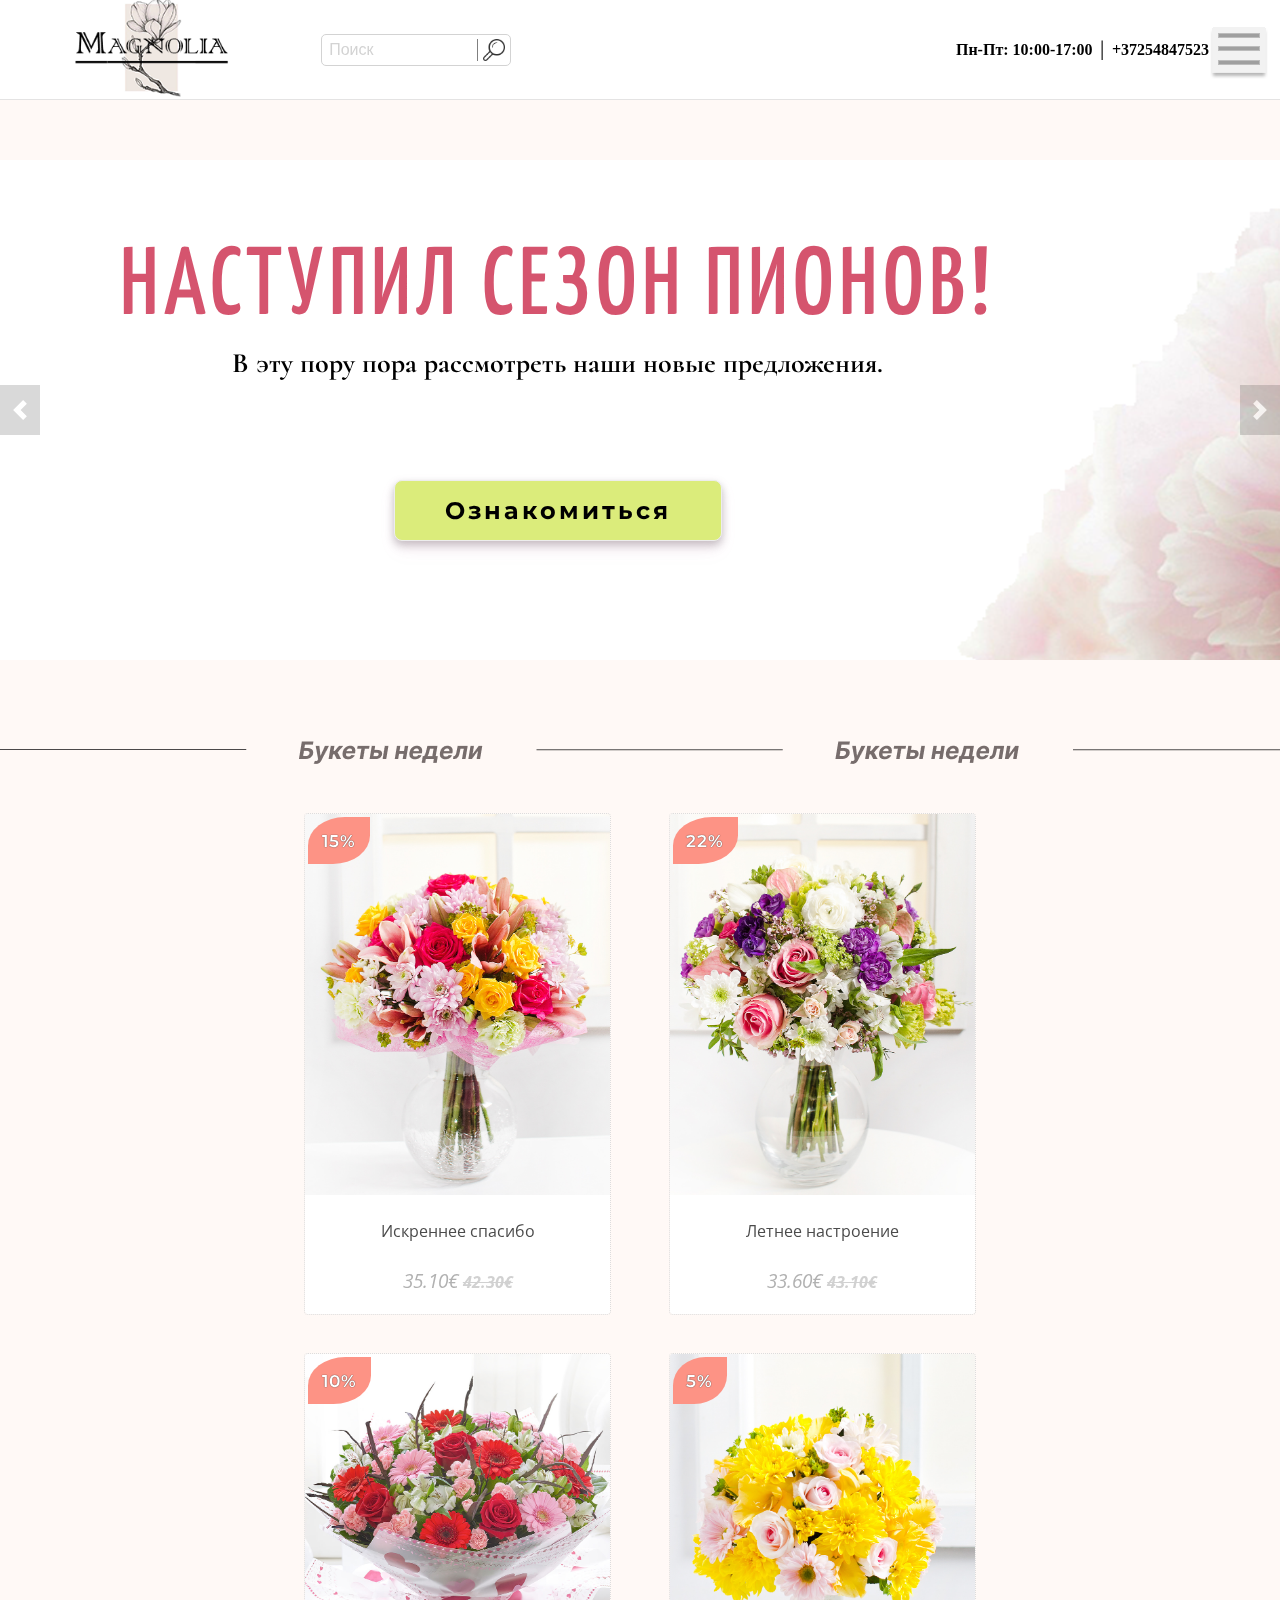
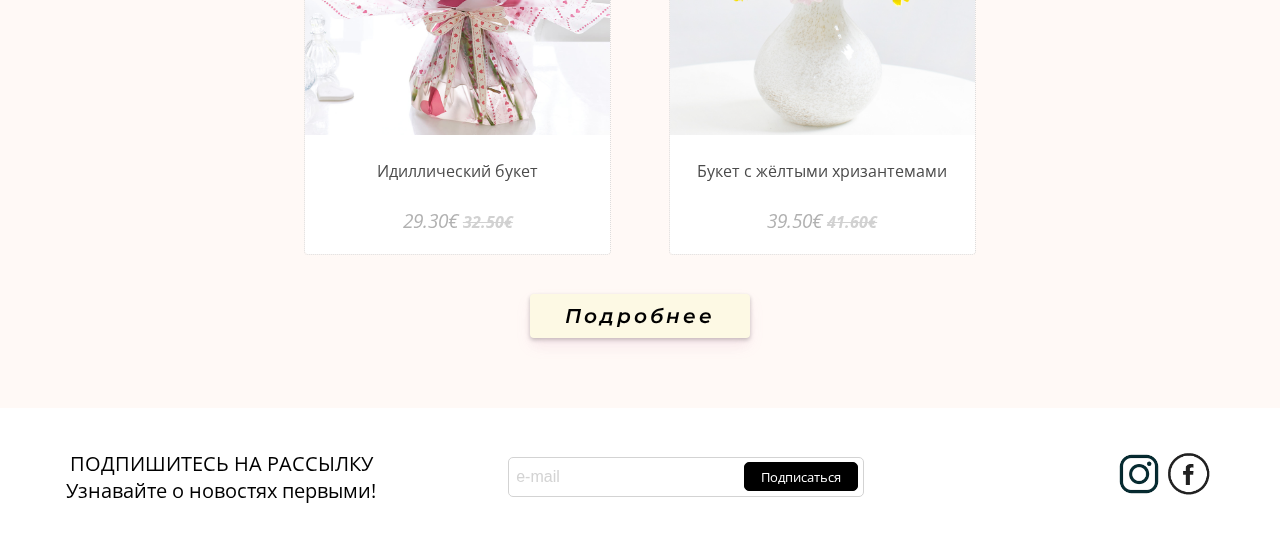
==== commit 8a5af4d6: "FINALLY! JUST FOR DZJUBA, I'LL DO IT FOR YOU. THIS COMMIT IS THE BEST COMMIT EVER. bcs I'M WRITING N" ====
--- a/index.html
+++ b/index.html
@@ -1,6 +1,6 @@
 <!DOCTYPE html>
 <html>
-<head>
+  <head>
     <meta charset="UTF-8">
     <meta http-equiv="X-UA-Compatible" content="IE=edge">
     <meta http-equiv="cleartype" content="on">
@@ -15,143 +15,143 @@
     <link rel="preconnect" href="https://fonts.gstatic.com" crossorigin>
     <link href="https://fonts.googleapis.com/css2?family=Cormorant+Infant:ital,wght@1,600&family=Cormorant:wght@700&family=Montserrat:ital,wght@0,600;1,400&family=Open+Sans:ital,wght@0,400;1,500&family=Yanone+Kaffeesatz:wght@500&display=swap" rel="stylesheet">
     <title>Magnolia</title>
-</head>
-<body>
-    <header>
-        <div class ="logo">
-           <a href="index.html"><img src="images/47a195bd2546d5ea3ede4f19cac60342.png"></a>
-        </div>
-        <div id="navigation_header_for_js">
-            <div class="dropdown">
-                <button class="underline-one nav-link dropbtn nav-link_add">ЦВЕТЫ</button>
-                <div class="dropdown-content">
-                  <a href="cutedFlowers.html">СРЕЗАННЫЕ ЦВЕТЫ</a>
-                  <a href="boukets.html">БУКЕТЫ</a>
-                  <a href="venki.html">ВЕНКИ</a>
-                  <a href="flowersGround.html">ЦВЕТЫ В ГОРШКАХ</a>
-                </div>
-            </div>
-            <div class="dropdown">
-                <button class="underline-one nav-link dropbtn nav-link_add">УХОД</button>
-                <div class="dropdown-content">
-                  <a href="ground.html">ЗЕМЛЯ</a>
-                  <a href="goods.html">УДОБРЕНИЯ</a>
-                  <a href="flowersHealth.html">ЗДОРОВЬЕ РАСТЕНИЙ</a>
-                  <a href="grounds.html">ГОРШКИ</a>
-                  <a class="end_massive" href="howToGrow.html">КАК УХАЖИВАТЬ?</a>
-                </div>
-            </div>
-            <a href="delivering.html" class="underline-one nav-link">ЗАКАЗ И ДОСТАВКА</a>
-            <a href="aboutUs.html" class="underline-one nav-link">О НАС</a>
-            <a href="contacts.html" class="underline-one nav-link">КОНТАКТЫ</a>
-            <form class="header_form"> 
-                <input type="text" class="search" placeholder="Поиск">
-                <input type="image" src="images/free-png.ru-44.png" value="Search">
-            </form>
-            <p class="info_header">Пн-Пт: 10:00-17:00<br>+37254847523</p>
-        </div>
-    </header>
-    <div class="widget">
-      <h3 class="widget-title">ЦВЕТЫ</h3>
-      <ul class="widget-list">
-        <li><a href="cutedFlowers.html">СРЕЗАННЫЕ ЦВЕТЫ</a></li>
-        <li><a href="boukets.html">БУКЕТЫ</a></li>
-        <li><a href="venki.html">ВЕНКИ</a></li>
-        <li><a href="flowersGround.html">ЦВЕТЫ В ГОРШКАХ</a></li>
-      </ul>
-      <h3 class="widget-title">УХОД</h3>
-      <ul class="widget-list">
-        <li><a href="ground.html">ЗЕМЛЯ</a></li>
-        <li><a href="goods.html">УДОБРЕНИЯ</a></li>
-        <li><a href="flowersHealth.html">ЗДОРОВЬЕ РАСТЕНИЙ</a></li>
-        <li><a href="grounds.html">ГОРШКИ</a></li>
-        <li><a href="howToGrow.html">КАК УХАЖИВАТЬ?</a></li>
-      </ul>
-      <a href = "delivering.html" class="widget-title_2">ЗАКАЗ И ДОСТАВКА</a>
-      <a href = "aboutUs.html" class="widget-title_2">О НАС</a>
-      <a href = "contacts.html" class="widget-title_2">КОНТАКТЫ</a>
-      <p class="info_header info_header_2">Пн-Пт: 10:00-17:00<br>+37254847523</p>
-    </div>
-    <form class="header_form header_form_mobile_main"> 
-      <input type="text" class="search" placeholder="Поиск">
-      <input type="image" src="images/free-png.ru-44.png" value="Search">
-   </form>
-    <main>
-        <div class="itcss">
-            <div class="itcss__wrapper">
-              <div class="itcss__items">
-                <div class="itcss__item">
-                  <div class="absolute_offer">
-                      <h2> НАСТУПИЛ СЕЗОН ПИОНОВ! </h2>
-                      <p>В эту пору пора рассмотреть наши новые предложения.</p>
-                      <p><a class = "shine-button" href="cutedFlowers.html">Ознакомиться</a></p>
+  </head>
+  <body>
+      <header>
+          <div class ="logo">
+            <a href="index.html"><img src="images/47a195bd2546d5ea3ede4f19cac60342.png"></a>
+          </div>
+          <div id="navigation_header_for_js">
+              <div class="dropdown">
+                  <button class="underline-one nav-link dropbtn nav-link_add">ЦВЕТЫ</button>
+                  <div class="dropdown-content">
+                    <a href="cutedFlowers.html">СРЕЗАННЫЕ ЦВЕТЫ</a>
+                    <a href="boukets.html">БУКЕТЫ</a>
+                    <a href="venki.html">ВЕНКИ</a>
+                    <a href="flowersGround.html">ЦВЕТЫ В ГОРШКАХ</a>
                   </div>
-                  <img id = "bad_picture" src="images/flower_1.png" alt="...">
-                </div>
-                <div class="itcss__item">
-                  <div class="itcss__item_2_img">
-                    <div class="absolute_offer_2">
-                      <h2>romantic♡season</h2>
-                      <p>Подари своей половинке немного романтики!</p>
-                      <p><a class="shine-button" href="boukets.html">Подробнее</a></p>
+              </div>
+              <div class="dropdown">
+                  <button class="underline-one nav-link dropbtn nav-link_add">УХОД</button>
+                  <div class="dropdown-content">
+                    <a href="ground.html">ЗЕМЛЯ</a>
+                    <a href="goods.html">УДОБРЕНИЯ</a>
+                    <a href="flowersHealth.html">ЗДОРОВЬЕ РАСТЕНИЙ</a>
+                    <a href="grounds.html">ГОРШКИ</a>
+                    <a class="end_massive" href="howToGrow.html">КАК УХАЖИВАТЬ?</a>
+                  </div>
+              </div>
+              <a href="delivering.html" class="underline-one nav-link">ЗАКАЗ И ДОСТАВКА</a>
+              <a href="aboutUs.html" class="underline-one nav-link">О НАС</a>
+              <a href="contacts.html" class="underline-one nav-link">КОНТАКТЫ</a>
+              <form class="header_form"> 
+                  <input type="text" class="search" placeholder="Поиск">
+                  <input type="image" src="images/free-png.ru-44.png" value="Search">
+              </form>
+              <p class="info_header">Пн-Пт: 10:00-17:00<br>+37254847523</p>
+          </div>
+      </header>
+      <div class="widget">
+        <h3 class="widget-title">ЦВЕТЫ</h3>
+        <ul class="widget-list">
+          <li><a href="cutedFlowers.html">СРЕЗАННЫЕ ЦВЕТЫ</a></li>
+          <li><a href="boukets.html">БУКЕТЫ</a></li>
+          <li><a href="venki.html">ВЕНКИ</a></li>
+          <li><a href="flowersGround.html">ЦВЕТЫ В ГОРШКАХ</a></li>
+        </ul>
+        <h3 class="widget-title">УХОД</h3>
+        <ul class="widget-list">
+          <li><a href="ground.html">ЗЕМЛЯ</a></li>
+          <li><a href="goods.html">УДОБРЕНИЯ</a></li>
+          <li><a href="flowersHealth.html">ЗДОРОВЬЕ РАСТЕНИЙ</a></li>
+          <li><a href="grounds.html">ГОРШКИ</a></li>
+          <li><a href="howToGrow.html">КАК УХАЖИВАТЬ?</a></li>
+        </ul>
+        <a href = "delivering.html" class="widget-title_2">ЗАКАЗ И ДОСТАВКА</a>
+        <a href = "aboutUs.html" class="widget-title_2">О НАС</a>
+        <a href = "contacts.html" class="widget-title_2">КОНТАКТЫ</a>
+        <p class="info_header info_header_2">Пн-Пт: 10:00-17:00<br>+37254847523</p>
+      </div>
+      <form class="header_form header_form_mobile_main"> 
+        <input type="text" class="search" placeholder="Поиск">
+        <input type="image" src="images/free-png.ru-44.png" value="Search">
+    </form>
+      <main>
+          <div class="itcss">
+              <div class="itcss__wrapper">
+                <div class="itcss__items">
+                  <div class="itcss__item">
+                    <div class="absolute_offer">
+                        <h2> НАСТУПИЛ СЕЗОН ПИОНОВ! </h2>
+                        <p>В эту пору пора рассмотреть наши новые предложения.</p>
+                        <p><a class = "shine-button" href="cutedFlowers.html">Ознакомиться</a></p>
+                    </div>
+                    <img id = "bad_picture" src="images/flower_1.png" alt="...">
+                  </div>
+                  <div class="itcss__item">
+                    <div class="itcss__item_2_img">
+                      <div class="absolute_offer_2">
+                        <h2>romantic♡season</h2>
+                        <p>Подари своей половинке немного романтики!</p>
+                        <p><a class="shine-button" href="boukets.html">Подробнее</a></p>
+                      </div>
                     </div>
                   </div>
-                </div>
-                <div class="itcss__item">
-                  <div class="itcss__item_3_img">
-                    <div class="absolute_offer_3">
-                      <h2>Сделай каждый день особенным</h2>
-                      <p>Удиви нашими цветами родных и близких!</p>
-                      <p><a class="shine-button" href="venki.html">Перейти</a></p>
+                  <div class="itcss__item">
+                    <div class="itcss__item_3_img">
+                      <div class="absolute_offer_3">
+                        <h2>Сделай каждый день особенным</h2>
+                        <p>Удиви нашим выбором родных и близких!</p>
+                        <p><a class="shine-button" href="flowersGround.html">Перейти</a></p>
+                      </div>
                     </div>
                   </div>
                 </div>
               </div>
+              <!-- Стрелки для перехода к предыдущему и следующему слайду -->
+              <a class="itcss__control itcss__control_prev" href="#" role="button" data-slide="prev"></a>
+              <a class="itcss__control itcss__control_next" href="#" role="button" data-slide="next"></a>
             </div>
-            <!-- Стрелки для перехода к предыдущему и следующему слайду -->
-            <a class="itcss__control itcss__control_prev" href="#" role="button" data-slide="prev"></a>
-            <a class="itcss__control itcss__control_next" href="#" role="button" data-slide="next"></a>
+            <div class="infinite-line"></div>
+          <div class="cards_flex">
+              <div class="card">
+                <div class="img_card_div"><img src="images/iskrennejespasibo.jpg" alt=""></div>
+                <p class="flower_name">Искреннее спасибо</p>
+                <p class="price">35.10€<b class="salePrice">42.30€</b></p>
+                <p class="sale">15%</p>
+              </div>
+              <div class="card">
+                <div class="img_card_div"><img src="images/летнее настроение.jpg" alt=""></div>
+                <p class="flower_name">Летнее настроение</p>
+                <p class="price">33.60€<b class="salePrice">43.10€</b></p>
+                <p class="sale">22%</p>
+              </div>
+              <div class="card">
+                <div class="img_card_div"><img src="images/идиллический букет.jpg" alt=""></div>
+                <p class="flower_name">Идиллический букет</p>
+                <p class="price">29.30€<b class="salePrice">32.50€</b></p>
+                <p class="sale">10%</p>
+              </div>
+              <div class="card">
+                <div class="img_card_div"><img src="images/Букет с жёлтыми хризантемами.jpg" alt=""></div>
+                <p class="flower_name">Букет с жёлтыми хризантемами</p>
+                <p class="price">39.50€<b class="salePrice">41.60€</b></p>
+                <p class="sale">5%</p>
+            </div>
+            <p style="width:100%; text-align: center;" ><a class="button_more_flowers shine-button" href="boukets.html">Подробнее</a></p>
           </div>
-          <div class="infinite-line"></div>
-        <div class="cards_flex">
-            <div class="card">
-              <div class="img_card_div"><img src="images/iskrennejespasibo.jpg" alt=""></div>
-              <p class="flower_name">Искреннее спасибо</p>
-              <p class="price">35.10€<b class="salePrice">42.30€</b></p>
-              <p class="sale">15%</p>
-            </div>
-            <div class="card">
-              <div class="img_card_div"><img src="images/летнее настроение.jpg" alt=""></div>
-              <p class="flower_name">Летнее настроение</p>
-              <p class="price">33.60€<b class="salePrice">43.10€</b></p>
-              <p class="sale">22%</p>
-            </div>
-            <div class="card">
-              <div class="img_card_div"><img src="images/идиллический букет.jpg" alt=""></div>
-              <p class="flower_name">Идиллический букет</p>
-              <p class="price">29.30€<b class="salePrice">32.50€</b></p>
-              <p class="sale">10%</p>
-            </div>
-            <div class="card">
-              <div class="img_card_div"><img src="images/Букет с жёлтыми хризантемами.jpg" alt=""></div>
-              <p class="flower_name">Букет с жёлтыми хризантемами</p>
-              <p class="price">39.50€<b class="salePrice">41.60€</b></p>
-              <p class="sale">5%</p>
-           </div>
-           <p style="width:100%; text-align: center;" ><a class="button_more_flowers shine-button" href="boukets.html">Подробнее</a></p>
+      </main>
+      <footer>
+        <p>ПОДПИШИТЕСЬ НА РАССЫЛКУ<br>Узнавайте о новостях первыми!</p>
+        <form class="footer_form"> 
+          <input type="text" class="search" placeholder="e-mail">
+          <input type="submit" value="Подписаться">
+        </form>
+        <div>
+          <a href=""><img src="images/insta.png" alt="instagram"></a>
+          <a href=""><img src="images/facebook.png" alt="facebook"></a>
         </div>
-    </main>
-    <footer>
-      <p>ПОДПИШИТЕСЬ НА РАССЫЛКУ<br>Узнавайте о новостях первыми!</p>
-      <form class="footer_form"> 
-        <input type="text" class="search" placeholder="e-mail">
-        <input type="button" value="Подписаться">
-      </form>
-      <div>
-        <a href=""><img src="images/insta.png" alt="instagram"></a>
-        <a href=""><img src="images/facebook.png" alt="facebook"></a>
-      </div>
-    </footer>
-    <script src="js/js.js"></script>
-</body>
+      </footer>
+      <script src="js/js.js"></script>
+  </body>
 </html>--- a/css/style.css
+++ b/css/style.css
@@ -576,6 +576,7 @@
     display: flex;
     flex-direction: column;
     justify-content: space-between;
+    position: relative;
 }
 .card:hover {
     transition-duration: 0.3s;
@@ -594,11 +595,11 @@
     overflow: visible;
     width: 100%;
     height: max-content;
+    object-fit: cover;
 }
 .card:hover img {
     transform: scale(1.05);
 }
-
 .flower_name {
     font-family: 'Open Sans', sans-serif;
     font-size: 16px;
@@ -648,6 +649,42 @@
 box-shadow: 0 15px 20px rgba(255, 223, 247, 0.4);
 transform: translateY(-3px);
 }
+.sale {
+    font-family: 'Montserrat', sans-serif;
+    letter-spacing: 1px;
+    background-color: rgb(253, 147, 133);
+    border-radius: 60% 0% 60% 0%;
+    padding: 4.5%;
+    position: absolute;
+    left: 3px;
+    top: 3px;
+    color: white;
+    font-weight: 600;
+    font-size: 105%;
+    text-shadow: 0px 0px 1px black;
+}
+.salePrice {
+    text-decoration: line-through;
+    color: rgb(209, 209, 209);
+    font-size: medium;
+    font-family: 'Open Sans', sans-serif;
+    font-style: italic;
+    margin-top: 0px;
+    margin-left: 5px;
+    margin-bottom: 20px;
+}
+.saleNew {
+    font-family: 'Open Sans', sans-serif;
+    font-style: italic;
+    background-color: rgb(180, 250, 196);
+}
+.saleSelling {
+    font-family: 'Open Sans', sans-serif;
+    font-style: italic;
+    color: white;
+    text-shadow: 0px 0px 1px black;
+    background-color: rgb(255, 113, 113);
+}
 footer{
     font-family: 'Open Sans', sans-serif;
     font-size: 20px;
@@ -672,7 +709,7 @@
 footer form input[type="text"] {
     width: 250px;
 }
-footer form input[type="button"] {
+footer form input[type="submit"] {
     font-family:  "Open Sans";
     height: 75%;
     width: 35%;
@@ -684,7 +721,7 @@
     cursor: pointer;
     border: 1px solid black;
 }
-footer form input[type="button"]:hover {
+footer form input[type="submit"]:hover {
     background-color: white;
     color: black;
 }
@@ -867,23 +904,11 @@
     }
 }
 @media (max-width:550px){
-    .logo {
-        margin-left: 30%;
-    }
-    .header_form_mobile{
-        display: none;
-    }
     footer form input[type="text"] {
         width: 80%;
     }
     footer{
         height: fit-content;
-    }
-    .header_form_mobile_main{
-        display: flex;
-    }
-    .header_form_mobile_main input[type="text"] {
-        width: 65vw;
     }
     .card {
         width: 185px;
